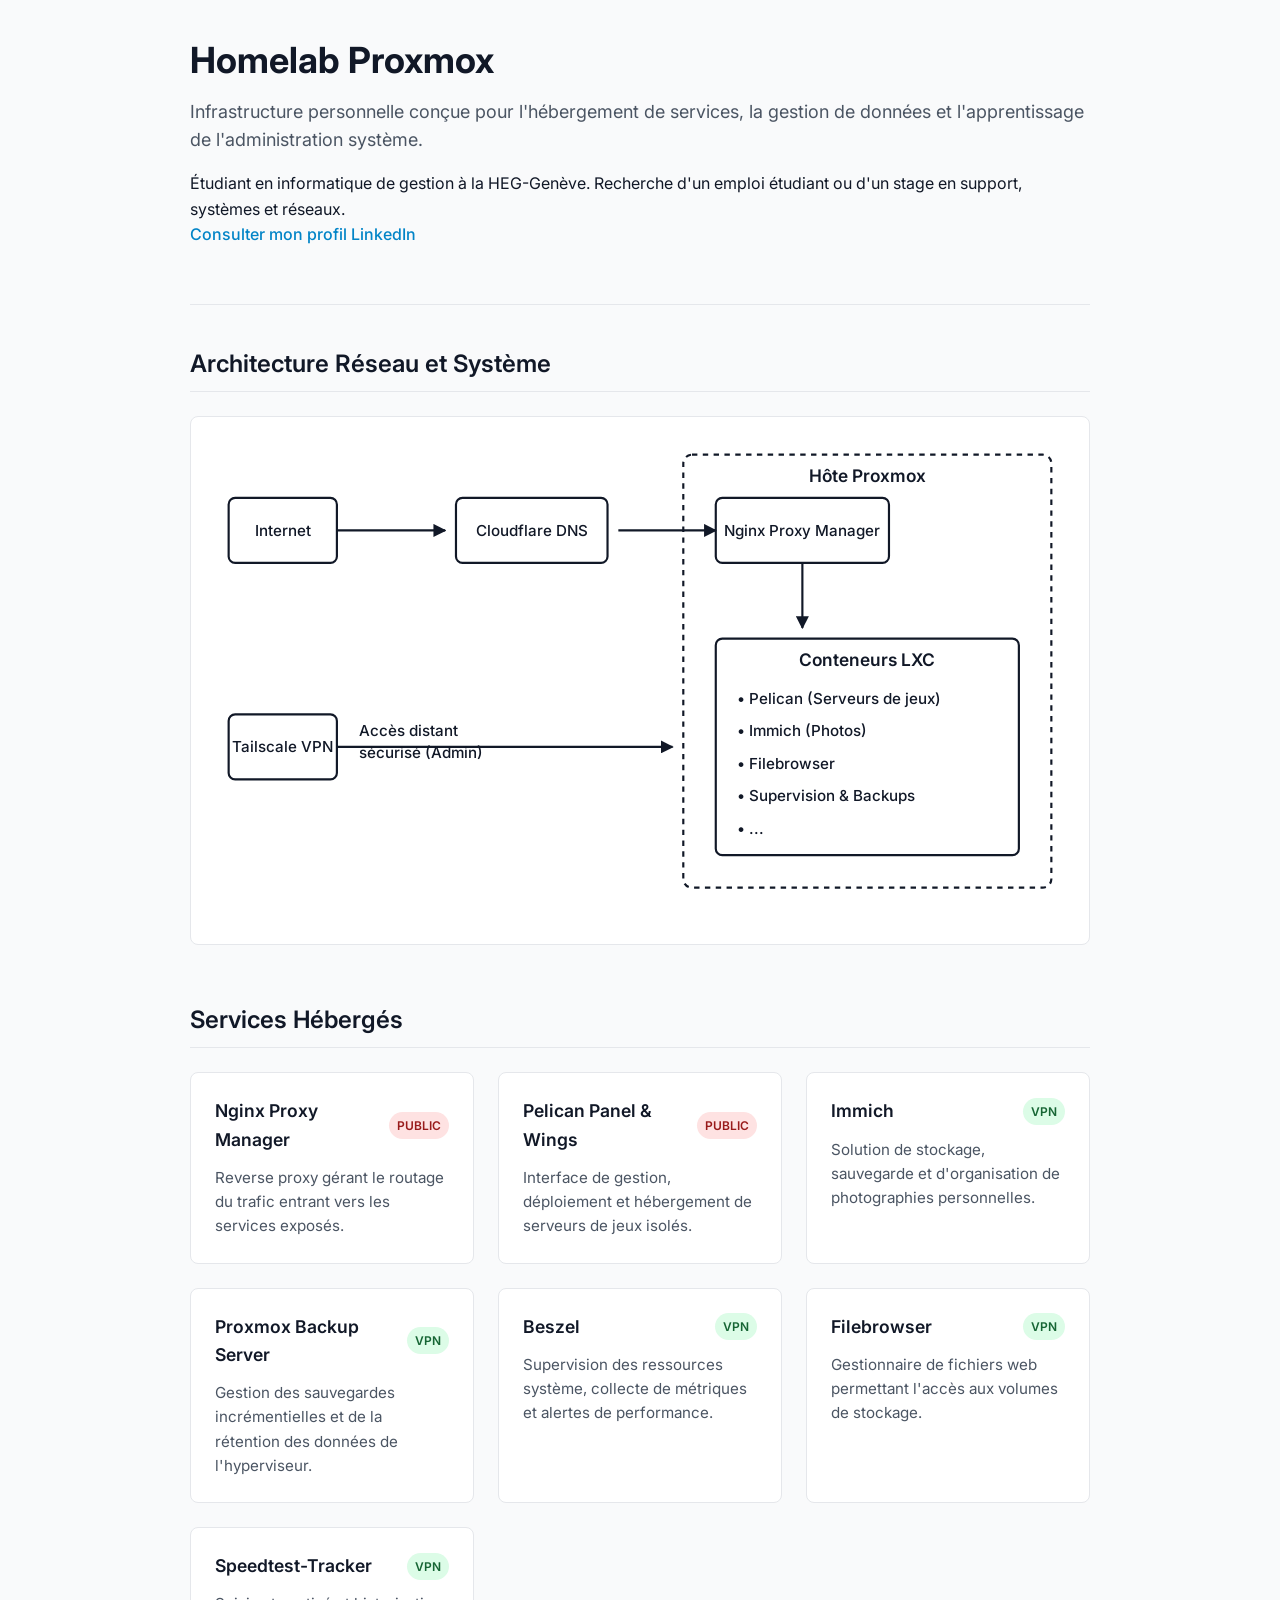
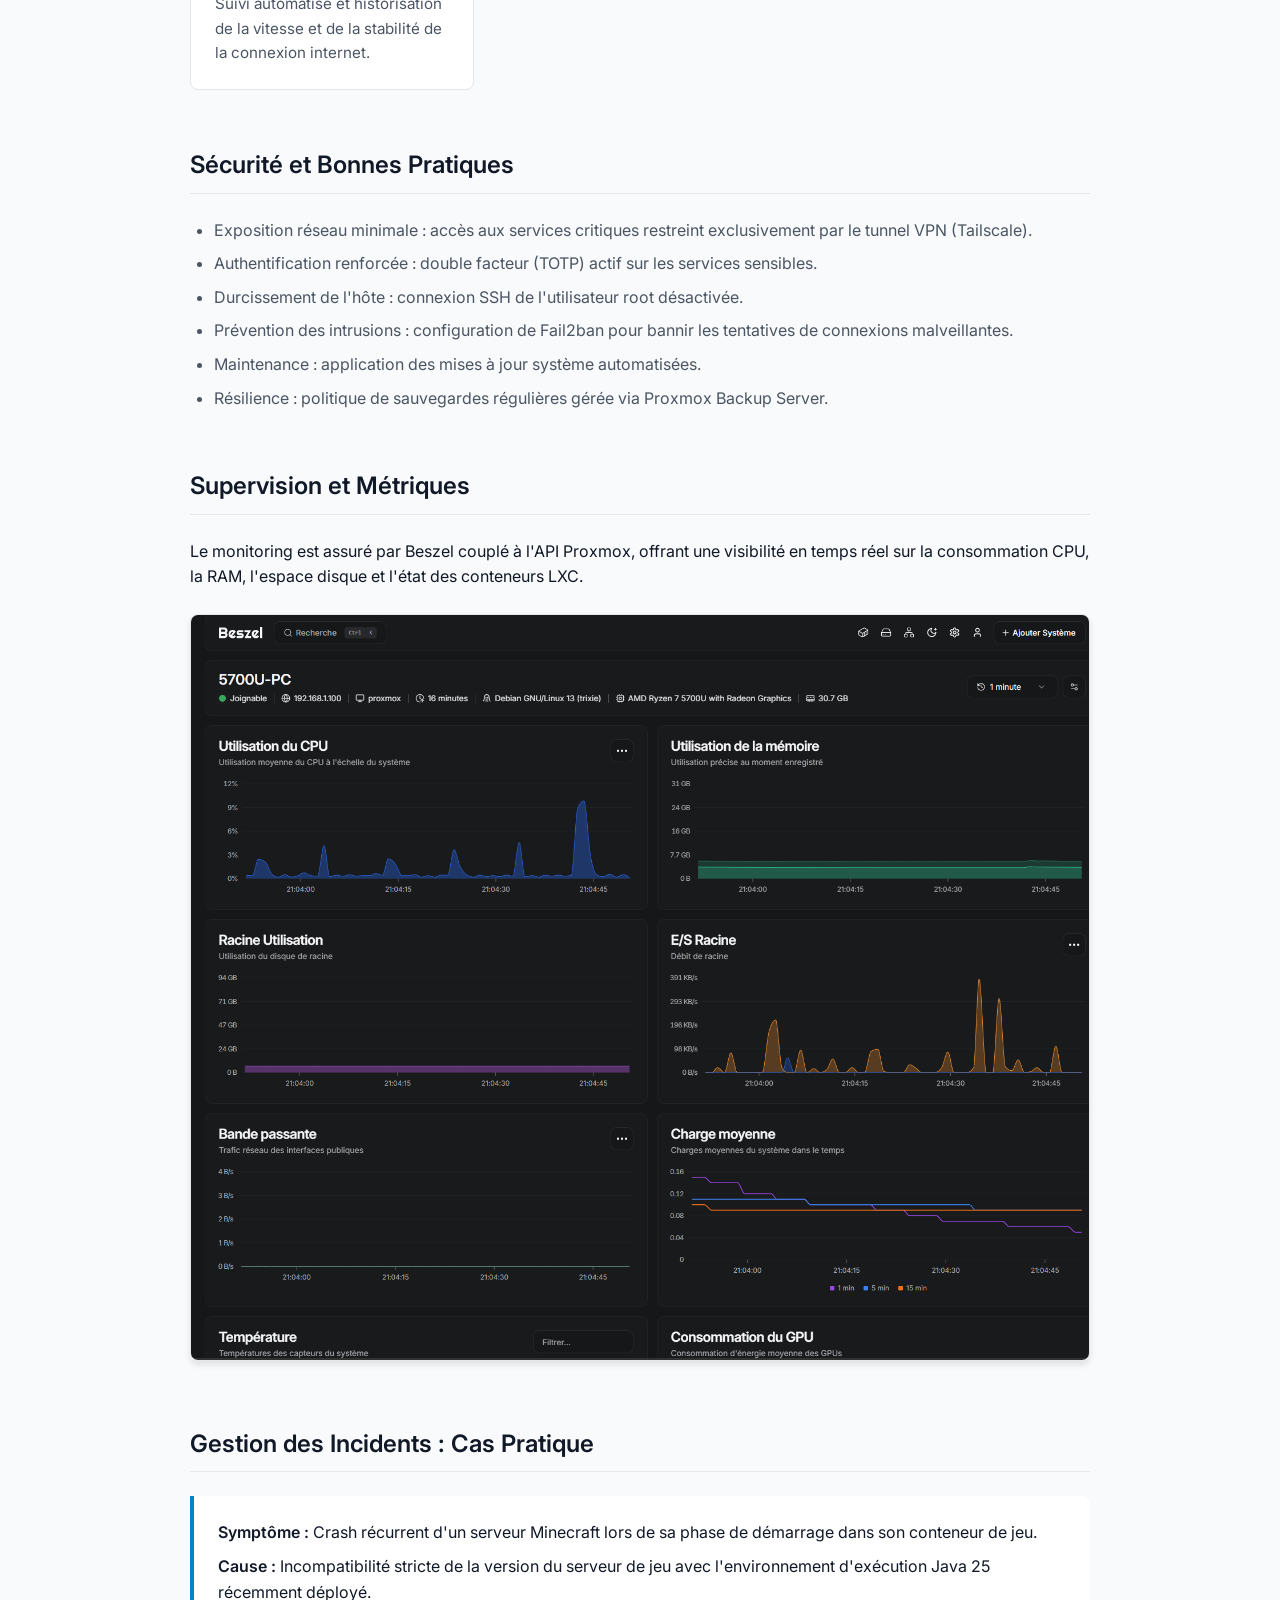
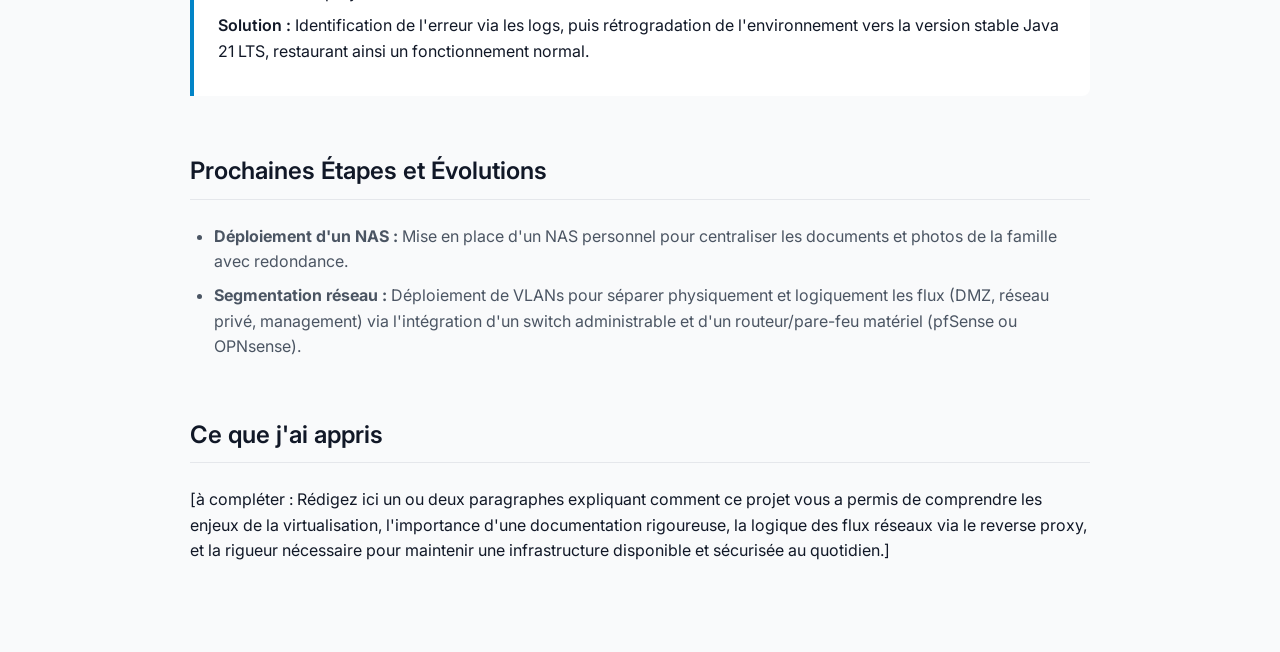
==== main.html @ 6e62f553 "Add files via upload" ====
<!DOCTYPE html>
<html lang="fr">
<head>
    <meta charset="UTF-8">
    <meta name="viewport" content="width=device-width, initial-scale=1.0">
    <title>Homelab Proxmox - Portfolio</title>
    
    <!-- Google Fonts : Inter -->
    <link rel="preconnect" href="https://fonts.googleapis.com">
    <link rel="preconnect" href="https://fonts.gstatic.com" crossorigin>
    <link href="https://fonts.googleapis.com/css2?family=Inter:wght@400;500;600;700&display=swap" rel="stylesheet">

    <style>
        /* Variables par défaut (Thème clair) */
        :root {
            --bg-color: #f9fafb;
            --text-color: #111827;
            --text-muted: #4b5563;
            --card-bg: #ffffff;
            --border-color: #e5e7eb;
            --accent-color: #0284c7;
            --accent-hover: #0369a1;
            --tag-public-bg: #fee2e2;
            --tag-public-text: #991b1b;
            --tag-vpn-bg: #dcfce7;
            --tag-vpn-text: #166534;
        }

        /* Thème sombre automatique */
        @media (prefers-color-scheme: dark) {
            :root {
                --bg-color: #111827;
                --text-color: #f9fafb;
                --text-muted: #9ca3af;
                --card-bg: #1f2937;
                --border-color: #374151;
                --accent-color: #38bdf8;
                --accent-hover: #7dd3fc;
                --tag-public-bg: #7f1d1d;
                --tag-public-text: #fecaca;
                --tag-vpn-bg: #14532d;
                --tag-vpn-text: #bbf7d0;
            }
        }

        * {
            box-sizing: border-box;
            margin: 0;
            padding: 0;
        }

        body {
            font-family: 'Inter', sans-serif;
            background-color: var(--bg-color);
            color: var(--text-color);
            line-height: 1.6;
            padding: 2rem 1rem;
        }

        .container {
            max-width: 900px;
            margin: 0 auto;
        }

        header {
            border-bottom: 1px solid var(--border-color);
            padding-bottom: 2rem;
            margin-bottom: 2.5rem;
        }

        h1 {
            font-size: 2.25rem;
            font-weight: 700;
            margin-bottom: 0.5rem;
        }

        .tagline {
            font-size: 1.125rem;
            color: var(--text-muted);
            margin-bottom: 1rem;
        }

        .context {
            font-size: 1rem;
            margin-bottom: 1.5rem;
        }

        a {
            color: var(--accent-color);
            text-decoration: none;
            font-weight: 500;
        }

        a:hover {
            color: var(--accent-hover);
            text-decoration: underline;
        }

        section {
            margin-bottom: 3.5rem;
        }

        h2 {
            font-size: 1.5rem;
            font-weight: 600;
            margin-bottom: 1.5rem;
            border-bottom: 1px solid var(--border-color);
            padding-bottom: 0.5rem;
        }

        h3 {
            font-size: 1.25rem;
            font-weight: 600;
            margin-bottom: 0.75rem;
        }

        /* Grille des services */
        .grid {
            display: grid;
            grid-template-columns: repeat(auto-fit, minmax(280px, 1fr));
            gap: 1.5rem;
        }

        .card {
            background-color: var(--card-bg);
            border: 1px solid var(--border-color);
            border-radius: 8px;
            padding: 1.5rem;
        }

        .card-header {
            display: flex;
            justify-content: space-between;
            align-items: center;
            margin-bottom: 0.75rem;
        }

        .card-title {
            font-weight: 600;
            font-size: 1.1rem;
        }

        .tag {
            font-size: 0.75rem;
            font-weight: 600;
            padding: 0.25rem 0.5rem;
            border-radius: 9999px;
            text-transform: uppercase;
        }

        .tag-public {
            background-color: var(--tag-public-bg);
            color: var(--tag-public-text);
        }

        .tag-vpn {
            background-color: var(--tag-vpn-bg);
            color: var(--tag-vpn-text);
        }

        .card-desc {
            color: var(--text-muted);
            font-size: 0.95rem;
        }

        /* Listes */
        ul {
            list-style-type: disc;
            padding-left: 1.5rem;
            color: var(--text-muted);
        }

        ul li {
            margin-bottom: 0.5rem;
        }

        /* Conteneur image / placeholder */
        .screenshot-placeholder {
            width: 100%;
            height: 300px;
            background-color: var(--card-bg);
            border: 2px dashed var(--border-color);
            border-radius: 8px;
            display: flex;
            align-items: center;
            justify-content: center;
            color: var(--text-muted);
            margin-top: 1.5rem;
            text-align: center;
        }

        /* SVG Architecture */
        .svg-container {
            width: 100%;
            background-color: var(--card-bg);
            border: 1px solid var(--border-color);
            border-radius: 8px;
            padding: 1rem;
            overflow-x: auto;
        }

        .incident-block {
            background-color: var(--card-bg);
            border-left: 4px solid var(--accent-color);
            padding: 1.5rem;
            border-radius: 0 8px 8px 0;
        }

        .incident-block p {
            margin-bottom: 0.5rem;
        }

        .label {
            font-weight: 600;
            color: var(--text-color);
        }

        @media (max-width: 640px) {
            h1 { font-size: 1.75rem; }
            .grid { grid-template-columns: 1fr; }
        }
    </style>
</head>
<body>

<div class="container">
    <header>
        <h1>Homelab Proxmox</h1>
        <p class="tagline">Infrastructure personnelle conçue pour l'hébergement de services, la gestion de données et l'apprentissage de l'administration système.</p>
        <p class="context">
            Étudiant en informatique de gestion à la HEG-Genève. Recherche d'un emploi étudiant ou d'un stage en support, systèmes et réseaux.<br>
            <a href="[Lien LinkedIn à compléter]" target="_blank" rel="noopener noreferrer">Consulter mon profil LinkedIn</a>
        </p>
    </header>

    <main>
        <section id="architecture">
            <h2>Architecture Réseau et Système</h2>
            <div class="svg-container">
                <svg viewBox="0 0 800 450" width="100%" height="100%" xmlns="http://www.w3.org/2000/svg">
                    <defs>
                        <!-- Flèche pour les connexions -->
                        <marker id="arrow" viewBox="0 0 10 10" refX="9" refY="5" markerWidth="6" markerHeight="6" orient="auto-start-reverse">
                            <path d="M 0 0 L 10 5 L 0 10 z" fill="currentColor" />
                        </marker>
                    </defs>

                    <style>
                        .svg-text { fill: currentColor; font-family: 'Inter', sans-serif; font-size: 14px; font-weight: 500; }
                        .svg-title { fill: currentColor; font-family: 'Inter', sans-serif; font-size: 16px; font-weight: 600; }
                        .svg-box { fill: transparent; stroke: currentColor; stroke-width: 2; rx: 6; }
                        .svg-box-host { fill: transparent; stroke: currentColor; stroke-width: 2; stroke-dasharray: 5,5; rx: 8; }
                        .svg-line { stroke: currentColor; stroke-width: 2; }
                    </style>

                    <!-- Ligne Internet vers Cloudflare -->
                    <line x1="120" y1="90" x2="220" y2="90" class="svg-line" marker-end="url(#arrow)" />
                    <!-- Ligne Cloudflare vers Proxy -->
                    <line x1="380" y1="90" x2="470" y2="90" class="svg-line" marker-end="url(#arrow)" />
                    <!-- Ligne Proxy vers Jeux -->
                    <line x1="550" y1="120" x2="550" y2="180" class="svg-line" marker-end="url(#arrow)" />
                    <!-- Ligne Tailscale vers Host -->
                    <line x1="120" y1="290" x2="430" y2="290" class="svg-line" marker-end="url(#arrow)" />

                    <!-- Internet -->
                    <rect x="20" y="60" width="100" height="60" class="svg-box" />
                    <text x="70" y="95" text-anchor="middle" class="svg-text">Internet</text>

                    <!-- Cloudflare DNS -->
                    <rect x="230" y="60" width="140" height="60" class="svg-box" />
                    <text x="300" y="95" text-anchor="middle" class="svg-text">Cloudflare DNS</text>

                    <!-- Hôte Proxmox -->
                    <rect x="440" y="20" width="340" height="400" class="svg-box-host" />
                    <text x="610" y="45" text-anchor="middle" class="svg-title">Hôte Proxmox</text>

                    <!-- Nginx Proxy Manager -->
                    <rect x="470" y="60" width="160" height="60" class="svg-box" />
                    <text x="550" y="95" text-anchor="middle" class="svg-text">Nginx Proxy Manager</text>

                    <!-- Conteneurs LXC -->
                    <rect x="470" y="190" width="280" height="200" class="svg-box" />
                    <text x="610" y="215" text-anchor="middle" class="svg-title">Conteneurs LXC</text>
                    
                    <text x="490" y="250" class="svg-text">• Pelican (Serveurs de jeux)</text>
                    <text x="490" y="280" class="svg-text">• Immich (Photos)</text>
                    <text x="490" y="310" class="svg-text">• Filebrowser</text>
                    <text x="490" y="340" class="svg-text">• Supervision & Backups</text>
                    <text x="490" y="370" class="svg-text">• ...</text>

                    <!-- Tailscale VPN -->
                    <rect x="20" y="260" width="100" height="60" class="svg-box" />
                    <text x="70" y="295" text-anchor="middle" class="svg-text">Tailscale VPN</text>
                    
                    <text x="140" y="280" class="svg-text">Accès distant</text>
                    <text x="140" y="300" class="svg-text">sécurisé (Admin)</text>
                </svg>
            </div>
        </section>

        <section id="services">
            <h2>Services Hébergés</h2>
            <div class="grid">
                <div class="card">
                    <div class="card-header">
                        <span class="card-title">Nginx Proxy Manager</span>
                        <span class="tag tag-public">Public</span>
                    </div>
                    <div class="card-desc">Reverse proxy gérant le routage du trafic entrant vers les services exposés.</div>
                </div>

                <div class="card">
                    <div class="card-header">
                        <span class="card-title">Pelican Panel & Wings</span>
                        <span class="tag tag-public">Public</span>
                    </div>
                    <div class="card-desc">Interface de gestion, déploiement et hébergement de serveurs de jeux isolés.</div>
                </div>

                <div class="card">
                    <div class="card-header">
                        <span class="card-title">Immich</span>
                        <span class="tag tag-vpn">VPN</span>
                    </div>
                    <div class="card-desc">Solution de stockage, sauvegarde et d'organisation de photographies personnelles.</div>
                </div>

                <div class="card">
                    <div class="card-header">
                        <span class="card-title">Proxmox Backup Server</span>
                        <span class="tag tag-vpn">VPN</span>
                    </div>
                    <div class="card-desc">Gestion des sauvegardes incrémentielles et de la rétention des données de l'hyperviseur.</div>
                </div>

                <div class="card">
                    <div class="card-header">
                        <span class="card-title">Beszel</span>
                        <span class="tag tag-vpn">VPN</span>
                    </div>
                    <div class="card-desc">Supervision des ressources système, collecte de métriques et alertes de performance.</div>
                </div>

                <div class="card">
                    <div class="card-header">
                        <span class="card-title">Filebrowser</span>
                        <span class="tag tag-vpn">VPN</span>
                    </div>
                    <div class="card-desc">Gestionnaire de fichiers web permettant l'accès aux volumes de stockage.</div>
                </div>

                <div class="card">
                    <div class="card-header">
                        <span class="card-title">Speedtest-Tracker</span>
                        <span class="tag tag-vpn">VPN</span>
                    </div>
                    <div class="card-desc">Suivi automatisé et historisation de la vitesse et de la stabilité de la connexion internet.</div>
                </div>
            </div>
        </section>

        <section id="securite">
            <h2>Sécurité et Bonnes Pratiques</h2>
            <ul>
                <li>Exposition réseau minimale : accès aux services critiques restreint exclusivement par le tunnel VPN (Tailscale).</li>
                <li>Authentification renforcée : double facteur (TOTP) actif sur les services sensibles.</li>
                <li>Durcissement de l'hôte : connexion SSH de l'utilisateur root désactivée.</li>
                <li>Prévention des intrusions : configuration de Fail2ban pour bannir les tentatives de connexions malveillantes.</li>
                <li>Maintenance : application des mises à jour système automatisées.</li>
                <li>Résilience : politique de sauvegardes régulières gérée via Proxmox Backup Server.</li>
            </ul>
        </section>

        <section id="supervision">
            <h2>Supervision et Métriques</h2>
            <p class="context">Le monitoring est assuré par Beszel couplé à l'API Proxmox, offrant une visibilité en temps réel sur la consommation CPU, la RAM, l'espace disque et l'état des conteneurs LXC.</p>
            <div style="margin-top: 1.5rem; text-align: center;">
                <img src="dashboard-beszel.png" alt="Capture d'écran du tableau de bord Beszel" style="max-width: 100%; height: auto; border-radius: 8px; border: 1px solid var(--border-color); box-shadow: 0 4px 6px rgba(0,0,0,0.1);">
            </div>
        </section>

        <section id="incident">
            <h2>Gestion des Incidents : Cas Pratique</h2>
            <div class="incident-block">
                <p><span class="label">Symptôme :</span> Crash récurrent d'un serveur Minecraft lors de sa phase de démarrage dans son conteneur de jeu.</p>
                <p><span class="label">Cause :</span> Incompatibilité stricte de la version du serveur de jeu avec l'environnement d'exécution Java 25 récemment déployé.</p>
                <p><span class="label">Solution :</span> Identification de l'erreur via les logs, puis rétrogradation de l'environnement vers la version stable Java 21 LTS, restaurant ainsi un fonctionnement normal.</p>
            </div>
        </section>

        <section id="prochaines-etapes">
            <h2>Prochaines Étapes et Évolutions</h2>
            <ul>
                <li><strong>Déploiement d'un NAS :</strong> Mise en place d'un NAS personnel pour centraliser les documents et photos de la famille avec redondance.</li>
                <li><strong>Segmentation réseau :</strong> Déploiement de VLANs pour séparer physiquement et logiquement les flux (DMZ, réseau privé, management) via l'intégration d'un switch administrable et d'un routeur/pare-feu matériel (pfSense ou OPNsense).</li>
            </ul>
        </section>

        <section id="apprentissage">
            <h2>Ce que j'ai appris</h2>
            <p class="context">
                [à compléter : Rédigez ici un ou deux paragraphes expliquant comment ce projet vous a permis de comprendre les enjeux de la virtualisation, l'importance d'une documentation rigoureuse, la logique des flux réseaux via le reverse proxy, et la rigueur nécessaire pour maintenir une infrastructure disponible et sécurisée au quotidien.]
            </p>
        </section>
    </main>
</div>

</body>
</html>
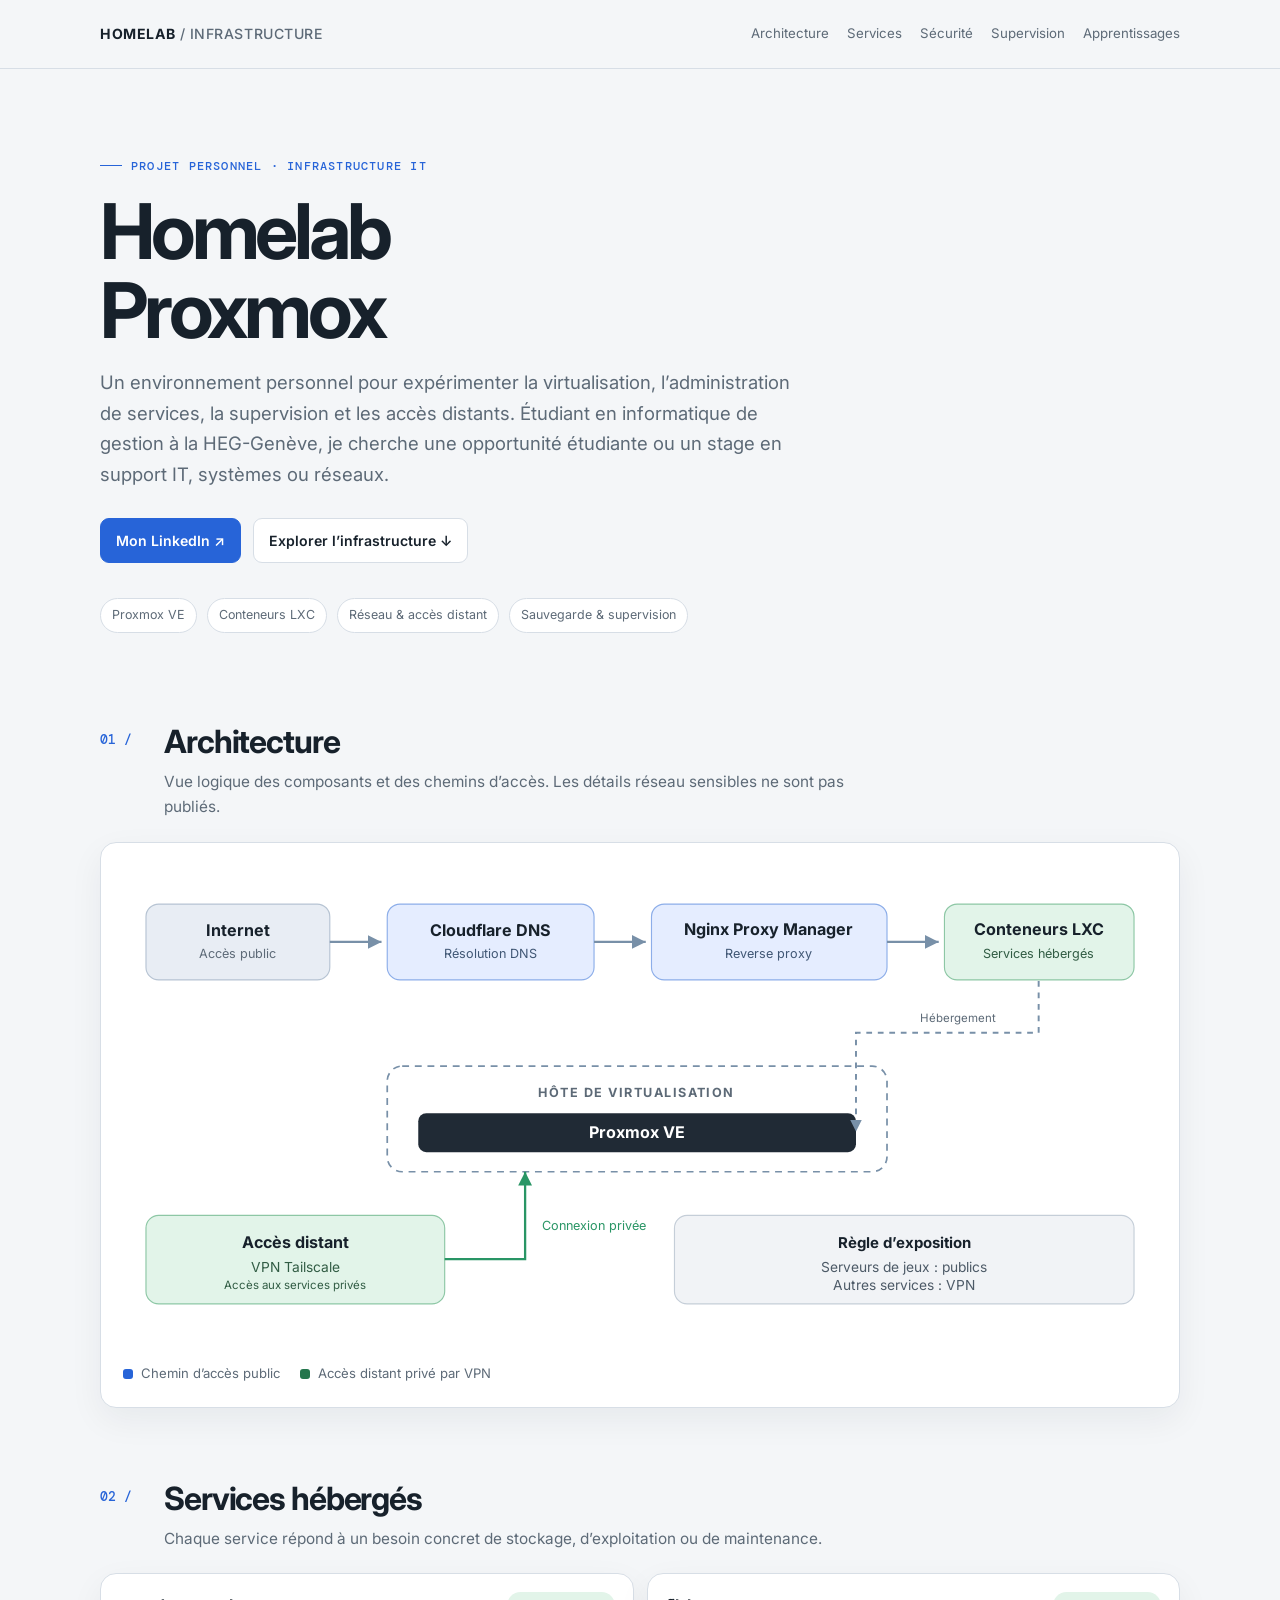
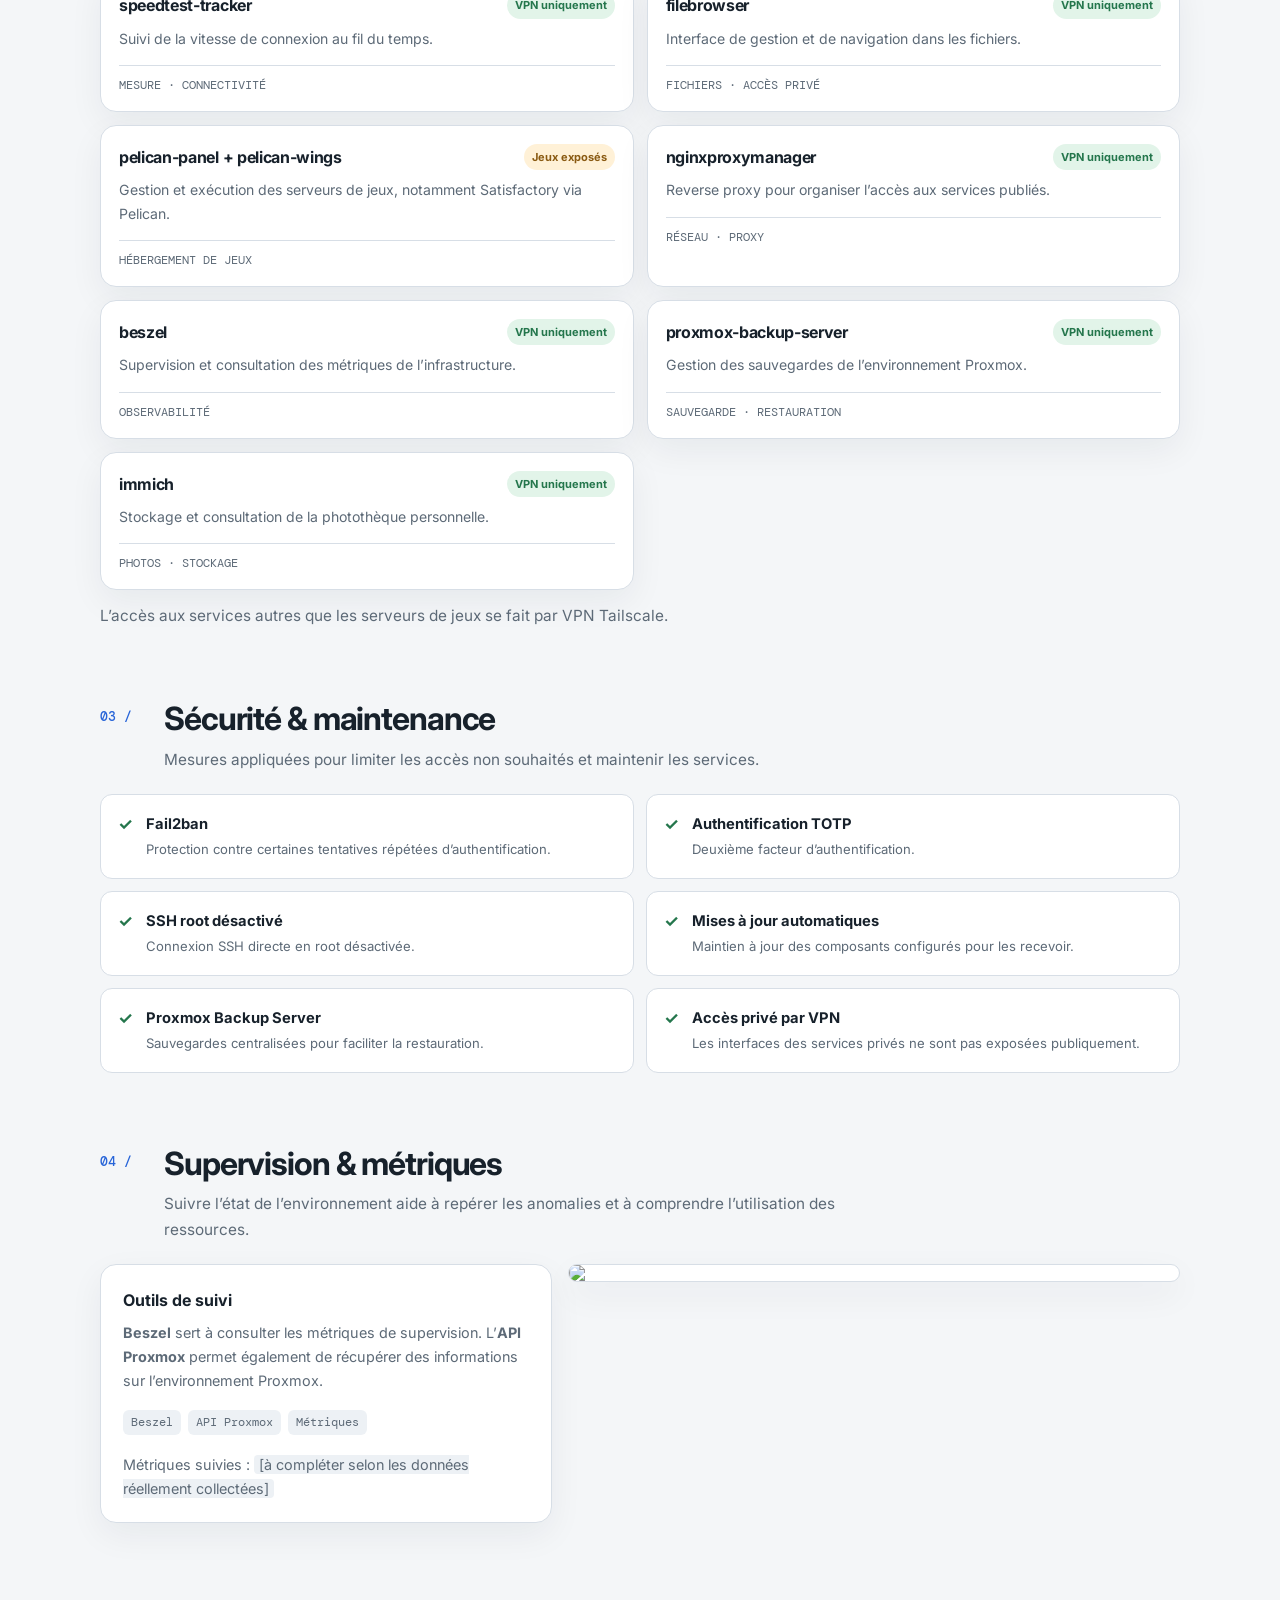
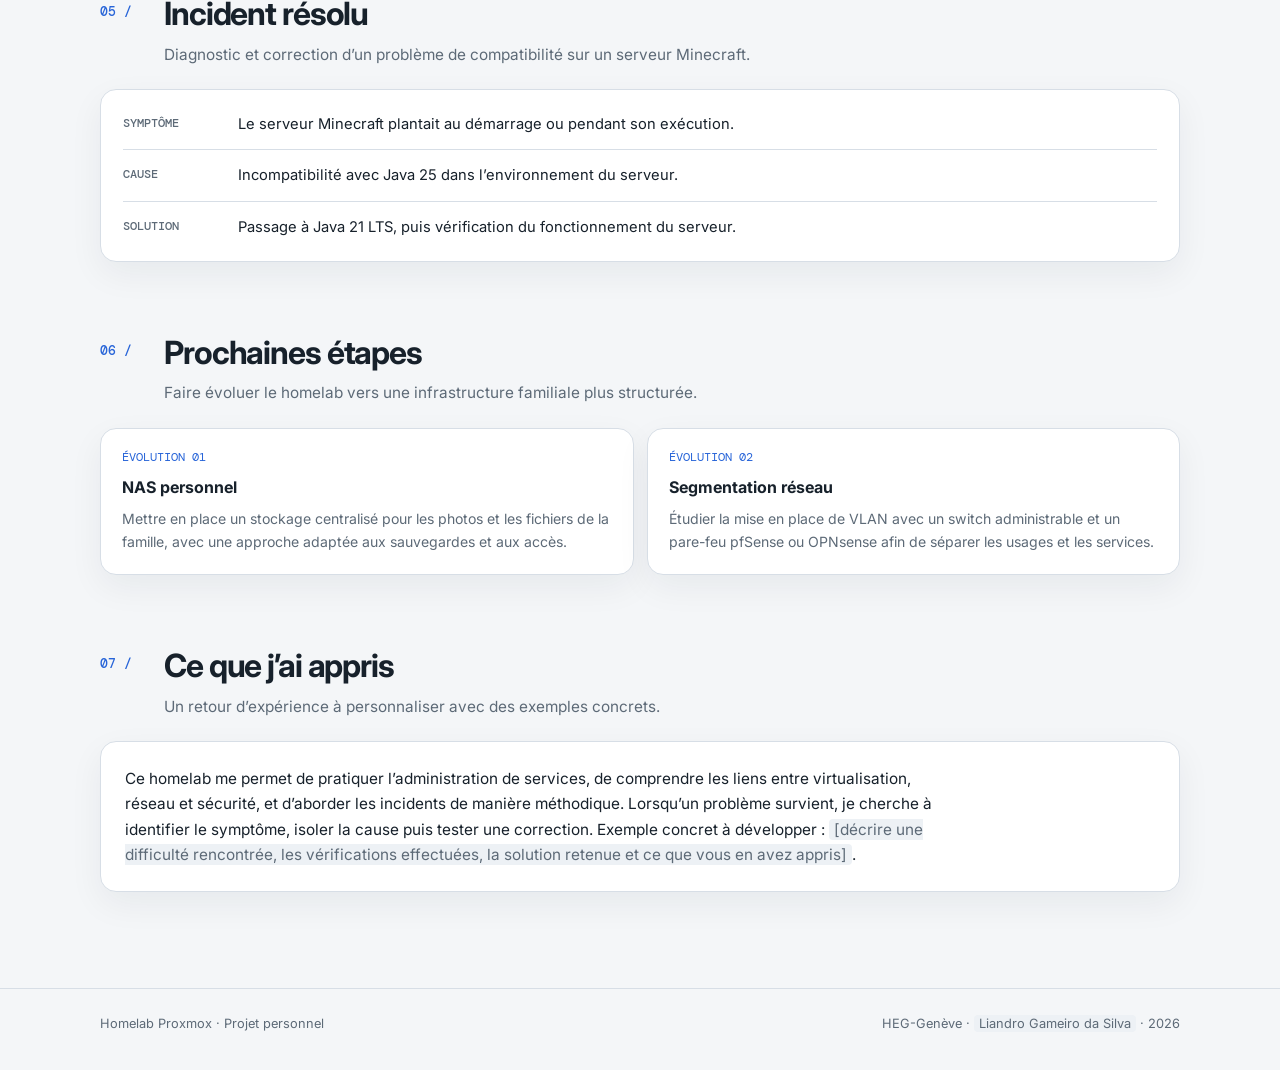
==== commit 3cf0684d: "Update main.html" ====
--- a/main.html
+++ b/main.html
@@ -1,409 +1,385 @@
-<!DOCTYPE html>
+<!doctype html>
 <html lang="fr">
 <head>
-    <meta charset="UTF-8">
-    <meta name="viewport" content="width=device-width, initial-scale=1.0">
-    <title>Homelab Proxmox - Portfolio</title>
-    
-    <!-- Google Fonts : Inter -->
-    <link rel="preconnect" href="https://fonts.googleapis.com">
-    <link rel="preconnect" href="https://fonts.gstatic.com" crossorigin>
-    <link href="https://fonts.googleapis.com/css2?family=Inter:wght@400;500;600;700&display=swap" rel="stylesheet">
-
-    <style>
-        /* Variables par défaut (Thème clair) */
-        :root {
-            --bg-color: #f9fafb;
-            --text-color: #111827;
-            --text-muted: #4b5563;
-            --card-bg: #ffffff;
-            --border-color: #e5e7eb;
-            --accent-color: #0284c7;
-            --accent-hover: #0369a1;
-            --tag-public-bg: #fee2e2;
-            --tag-public-text: #991b1b;
-            --tag-vpn-bg: #dcfce7;
-            --tag-vpn-text: #166534;
-        }
-
-        /* Thème sombre automatique */
-        @media (prefers-color-scheme: dark) {
-            :root {
-                --bg-color: #111827;
-                --text-color: #f9fafb;
-                --text-muted: #9ca3af;
-                --card-bg: #1f2937;
-                --border-color: #374151;
-                --accent-color: #38bdf8;
-                --accent-hover: #7dd3fc;
-                --tag-public-bg: #7f1d1d;
-                --tag-public-text: #fecaca;
-                --tag-vpn-bg: #14532d;
-                --tag-vpn-text: #bbf7d0;
-            }
-        }
-
-        * {
-            box-sizing: border-box;
-            margin: 0;
-            padding: 0;
-        }
-
-        body {
-            font-family: 'Inter', sans-serif;
-            background-color: var(--bg-color);
-            color: var(--text-color);
-            line-height: 1.6;
-            padding: 2rem 1rem;
-        }
-
-        .container {
-            max-width: 900px;
-            margin: 0 auto;
-        }
-
-        header {
-            border-bottom: 1px solid var(--border-color);
-            padding-bottom: 2rem;
-            margin-bottom: 2.5rem;
-        }
-
-        h1 {
-            font-size: 2.25rem;
-            font-weight: 700;
-            margin-bottom: 0.5rem;
-        }
-
-        .tagline {
-            font-size: 1.125rem;
-            color: var(--text-muted);
-            margin-bottom: 1rem;
-        }
-
-        .context {
-            font-size: 1rem;
-            margin-bottom: 1.5rem;
-        }
-
-        a {
-            color: var(--accent-color);
-            text-decoration: none;
-            font-weight: 500;
-        }
-
-        a:hover {
-            color: var(--accent-hover);
-            text-decoration: underline;
-        }
-
-        section {
-            margin-bottom: 3.5rem;
-        }
-
-        h2 {
-            font-size: 1.5rem;
-            font-weight: 600;
-            margin-bottom: 1.5rem;
-            border-bottom: 1px solid var(--border-color);
-            padding-bottom: 0.5rem;
-        }
-
-        h3 {
-            font-size: 1.25rem;
-            font-weight: 600;
-            margin-bottom: 0.75rem;
-        }
-
-        /* Grille des services */
-        .grid {
-            display: grid;
-            grid-template-columns: repeat(auto-fit, minmax(280px, 1fr));
-            gap: 1.5rem;
-        }
-
-        .card {
-            background-color: var(--card-bg);
-            border: 1px solid var(--border-color);
-            border-radius: 8px;
-            padding: 1.5rem;
-        }
-
-        .card-header {
-            display: flex;
-            justify-content: space-between;
-            align-items: center;
-            margin-bottom: 0.75rem;
-        }
-
-        .card-title {
-            font-weight: 600;
-            font-size: 1.1rem;
-        }
-
-        .tag {
-            font-size: 0.75rem;
-            font-weight: 600;
-            padding: 0.25rem 0.5rem;
-            border-radius: 9999px;
-            text-transform: uppercase;
-        }
-
-        .tag-public {
-            background-color: var(--tag-public-bg);
-            color: var(--tag-public-text);
-        }
-
-        .tag-vpn {
-            background-color: var(--tag-vpn-bg);
-            color: var(--tag-vpn-text);
-        }
-
-        .card-desc {
-            color: var(--text-muted);
-            font-size: 0.95rem;
-        }
-
-        /* Listes */
-        ul {
-            list-style-type: disc;
-            padding-left: 1.5rem;
-            color: var(--text-muted);
-        }
-
-        ul li {
-            margin-bottom: 0.5rem;
-        }
-
-        /* Conteneur image / placeholder */
-        .screenshot-placeholder {
-            width: 100%;
-            height: 300px;
-            background-color: var(--card-bg);
-            border: 2px dashed var(--border-color);
-            border-radius: 8px;
-            display: flex;
-            align-items: center;
-            justify-content: center;
-            color: var(--text-muted);
-            margin-top: 1.5rem;
-            text-align: center;
-        }
-
-        /* SVG Architecture */
-        .svg-container {
-            width: 100%;
-            background-color: var(--card-bg);
-            border: 1px solid var(--border-color);
-            border-radius: 8px;
-            padding: 1rem;
-            overflow-x: auto;
-        }
-
-        .incident-block {
-            background-color: var(--card-bg);
-            border-left: 4px solid var(--accent-color);
-            padding: 1.5rem;
-            border-radius: 0 8px 8px 0;
-        }
-
-        .incident-block p {
-            margin-bottom: 0.5rem;
-        }
-
-        .label {
-            font-weight: 600;
-            color: var(--text-color);
-        }
-
-        @media (max-width: 640px) {
-            h1 { font-size: 1.75rem; }
-            .grid { grid-template-columns: 1fr; }
-        }
-    </style>
+  <meta charset="utf-8">
+  <meta name="viewport" content="width=device-width, initial-scale=1">
+  <meta name="description" content="Présentation du homelab personnel Proxmox : services, architecture, sécurité, supervision et apprentissages.">
+  <title>Homelab Proxmox — [Votre nom]</title>
+  <link rel="preconnect" href="https://fonts.googleapis.com">
+  <link rel="preconnect" href="https://fonts.gstatic.com" crossorigin>
+  <link href="https://fonts.googleapis.com/css2?family=DM+Mono:wght@400;500&family=Inter:wght@400;500;600;700&display=swap" rel="stylesheet">
+  <style>
+    :root {
+      color-scheme: light dark;
+      --bg: #f4f6f8;
+      --surface: #ffffff;
+      --surface-alt: #edf1f5;
+      --text: #17212b;
+      --muted: #5d6a77;
+      --line: #d7dee6;
+      --accent: #2764d8;
+      --accent-soft: #e5edff;
+      --good: #24764c;
+      --good-soft: #e2f4e9;
+      --warn: #8a5a12;
+      --warn-soft: #fff1d7;
+      --shadow: 0 12px 34px rgba(22, 35, 50, .06);
+      --radius: 16px;
+    }
+    @media (prefers-color-scheme: dark) {
+      :root {
+        --bg: #10151b;
+        --surface: #171e26;
+        --surface-alt: #202a35;
+        --text: #edf2f7;
+        --muted: #a3b0be;
+        --line: #303c49;
+        --accent: #8bb3ff;
+        --accent-soft: #202f4a;
+        --good: #8dd6a9;
+        --good-soft: #1b3528;
+        --warn: #f1c477;
+        --warn-soft: #3b2d19;
+        --shadow: 0 12px 34px rgba(0, 0, 0, .16);
+      }
+    }
+    * { box-sizing: border-box; }
+    html { scroll-behavior: smooth; }
+    body {
+      margin: 0;
+      background: var(--bg);
+      color: var(--text);
+      font-family: Inter, system-ui, sans-serif;
+      line-height: 1.65;
+      -webkit-font-smoothing: antialiased;
+    }
+    a { color: var(--accent); text-underline-offset: 3px; }
+    a:focus-visible, button:focus-visible { outline: 3px solid var(--accent); outline-offset: 3px; }
+    .wrap { width: min(1080px, calc(100% - 40px)); margin: 0 auto; }
+    .topbar { border-bottom: 1px solid var(--line); }
+    .topbar-inner {
+      min-height: 68px; display: flex; align-items: center; justify-content: space-between;
+      gap: 18px;
+    }
+    .brand { font-size: .88rem; font-weight: 700; letter-spacing: .04em; }
+    .brand span { color: var(--muted); font-weight: 500; }
+    nav { display: flex; flex-wrap: wrap; gap: 18px; font-size: .83rem; }
+    nav a { color: var(--muted); text-decoration: none; }
+    nav a:hover { color: var(--text); }
+    .hero { padding: 78px 0 54px; }
+    .eyebrow {
+      display: inline-flex; align-items: center; gap: 9px; color: var(--accent);
+      font: 500 .76rem "DM Mono", monospace; text-transform: uppercase; letter-spacing: .1em;
+    }
+    .eyebrow::before { content: ""; width: 22px; height: 1px; background: currentColor; }
+    h1 { margin: 18px 0 16px; font-size: clamp(2.5rem, 6vw, 4.8rem); line-height: 1.04; letter-spacing: -.055em; }
+    .hero p { max-width: 690px; margin: 0; color: var(--muted); font-size: clamp(1rem, 2vw, 1.16rem); }
+    .hero-actions { display: flex; flex-wrap: wrap; gap: 12px; margin-top: 28px; }
+    .button {
+      display: inline-flex; align-items: center; justify-content: center; gap: 9px;
+      min-height: 43px; padding: 10px 15px; border: 1px solid var(--line); border-radius: 9px;
+      background: var(--surface); color: var(--text); font-size: .88rem; font-weight: 600; text-decoration: none;
+    }
+    .button.primary { background: var(--accent); color: #fff; border-color: var(--accent); }
+    @media (prefers-color-scheme: dark) { .button.primary { color: #10151b; } }
+    .meta-strip { display: flex; flex-wrap: wrap; gap: 10px; margin-top: 35px; }
+    .meta-chip { border: 1px solid var(--line); border-radius: 999px; padding: 6px 11px; color: var(--muted); font-size: .78rem; background: var(--surface); }
+    main { padding-bottom: 60px; }
+    section { padding: 36px 0; scroll-margin-top: 24px; }
+    .section-head { display: grid; grid-template-columns: 48px 1fr; gap: 16px; margin-bottom: 22px; align-items: start; }
+    .section-no { color: var(--accent); font: 500 .8rem "DM Mono", monospace; padding-top: 8px; }
+    h2 { margin: 0; font-size: clamp(1.45rem, 3vw, 2rem); letter-spacing: -.035em; line-height: 1.2; }
+    .section-intro { margin: 8px 0 0; color: var(--muted); max-width: 700px; font-size: .96rem; }
+    .panel { background: var(--surface); border: 1px solid var(--line); border-radius: var(--radius); box-shadow: var(--shadow); }
+    .architecture { padding: 22px; overflow: hidden; }
+    .architecture svg { display: block; width: 100%; height: auto; }
+    .diagram-note { display: flex; flex-wrap: wrap; gap: 10px 20px; margin-top: 16px; color: var(--muted); font-size: .82rem; }
+    .legend { display: inline-flex; align-items: center; gap: 8px; }
+    .legend i { width: 10px; height: 10px; border-radius: 3px; background: var(--accent); display: inline-block; }
+    .legend.vpn i { background: var(--good); }
+    .services-grid { display: grid; grid-template-columns: repeat(2, minmax(0, 1fr)); gap: 13px; }
+    .service { padding: 18px; min-width: 0; }
+    .service-top { display: flex; align-items: flex-start; justify-content: space-between; gap: 12px; }
+    .service h3 { margin: 0; font-size: 1rem; letter-spacing: -.02em; overflow-wrap: anywhere; }
+    .service p { color: var(--muted); font-size: .88rem; margin: 8px 0 15px; }
+    .status { display: inline-block; flex-shrink: 0; padding: 4px 8px; border-radius: 999px; font-size: .69rem; font-weight: 700; }
+    .status.private { color: var(--good); background: var(--good-soft); }
+    .status.public { color: var(--warn); background: var(--warn-soft); }
+    .service-foot { padding-top: 12px; border-top: 1px solid var(--line); color: var(--muted); font: .72rem "DM Mono", monospace; }
+    .security-grid { display: grid; grid-template-columns: repeat(2, minmax(0, 1fr)); gap: 12px; }
+    .security-item { display: flex; gap: 13px; align-items: flex-start; padding: 17px; background: var(--surface); border: 1px solid var(--line); border-radius: 12px; }
+    .check { color: var(--good); font-weight: 700; font-size: 1.05rem; line-height: 1.5; }
+    .security-item strong { display: block; font-size: .92rem; }
+    .security-item span:last-child { display: block; color: var(--muted); font-size: .82rem; margin-top: 3px; }
+    .monitor-layout { display: grid; grid-template-columns: .85fr 1.15fr; gap: 16px; }
+    .monitor-copy { padding: 22px; }
+    .monitor-copy h3 { margin: 0 0 8px; font-size: 1rem; }
+    .monitor-copy p { margin: 0; color: var(--muted); font-size: .9rem; }
+    .tag-row { display: flex; flex-wrap: wrap; gap: 7px; margin-top: 17px; }
+    .tag { background: var(--surface-alt); color: var(--muted); padding: 5px 8px; border-radius: 6px; font: .72rem "DM Mono", monospace; }
+    .dashboard-shot { margin: 0; min-width: 0; overflow: hidden; align-self: start; background: var(--surface); border: 1px solid var(--line); border-radius: var(--radius); box-shadow: var(--shadow); }
+    .dashboard-shot img { display: block; width: 100%; height: auto; }
+    .dashboard-shot figcaption { padding: 11px 14px; color: var(--muted); font-size: .78rem; border-top: 1px solid var(--line); }
+    .incident { padding: 22px; }
+    .incident-row { display: grid; grid-template-columns: 100px 1fr; gap: 15px; padding: 13px 0; border-bottom: 1px solid var(--line); }
+    .incident-row:last-child { border-bottom: 0; padding-bottom: 0; }
+    .incident-row:first-child { padding-top: 0; }
+    .incident-label { font: 500 .74rem "DM Mono", monospace; text-transform: uppercase; color: var(--muted); padding-top: 3px; }
+    .incident-row p { margin: 0; font-size: .92rem; }
+    code { font-family: "DM Mono", monospace; font-size: .9em; background: var(--surface-alt); border-radius: 4px; padding: 2px 5px; }
+    .next-grid { display: grid; grid-template-columns: repeat(2, minmax(0, 1fr)); gap: 13px; }
+    .next-card { padding: 21px; }
+    .next-card .step { font: .72rem "DM Mono", monospace; color: var(--accent); }
+    .next-card h3 { margin: 9px 0 7px; font-size: 1rem; }
+    .next-card p { margin: 0; color: var(--muted); font-size: .88rem; }
+    .learning { padding: 24px; }
+    .learning p { margin: 0; max-width: 820px; font-size: .96rem; }
+    .placeholder { color: var(--muted); background: var(--surface-alt); padding: 1px 5px; border-radius: 4px; }
+    footer { border-top: 1px solid var(--line); padding: 24px 0 35px; color: var(--muted); font-size: .8rem; }
+    .footer-inner { display: flex; justify-content: space-between; flex-wrap: wrap; gap: 10px; }
+    @media (max-width: 680px) {
+      .wrap { width: min(100% - 28px, 1080px); }
+      .topbar-inner { align-items: flex-start; flex-direction: column; padding: 15px 0; gap: 9px; }
+      nav { gap: 12px; }
+      .hero { padding: 53px 0 35px; }
+      section { padding: 27px 0; }
+      .section-head { grid-template-columns: 32px 1fr; gap: 10px; }
+      .services-grid, .security-grid, .monitor-layout, .next-grid { grid-template-columns: 1fr; }
+      .architecture { padding: 12px; }
+      .incident { padding: 17px; }
+      .incident-row { grid-template-columns: 1fr; gap: 4px; }
+      .dashboard-shot { width: 100%; }
+    }
+    @media (prefers-reduced-motion: reduce) { html { scroll-behavior: auto; } }
+  </style>
 </head>
 <body>
-
-<div class="container">
-    <header>
-        <h1>Homelab Proxmox</h1>
-        <p class="tagline">Infrastructure personnelle conçue pour l'hébergement de services, la gestion de données et l'apprentissage de l'administration système.</p>
-        <p class="context">
-            Étudiant en informatique de gestion à la HEG-Genève. Recherche d'un emploi étudiant ou d'un stage en support, systèmes et réseaux.<br>
-            <a href="[Lien LinkedIn à compléter]" target="_blank" rel="noopener noreferrer">Consulter mon profil LinkedIn</a>
-        </p>
-    </header>
+  <header class="topbar">
+    <div class="wrap topbar-inner">
+      <div class="brand">HOMELAB <span>/ INFRASTRUCTURE</span></div>
+      <nav aria-label="Navigation principale">
+        <a href="#architecture">Architecture</a>
+        <a href="#services">Services</a>
+        <a href="#securite">Sécurité</a>
+        <a href="#supervision">Supervision</a>
+        <a href="#apprentissages">Apprentissages</a>
+      </nav>
+    </div>
+  </header>
+
+  <div class="wrap">
+    <div class="hero">
+      <div class="eyebrow">Projet personnel · Infrastructure IT</div>
+      <h1>Homelab<br>Proxmox</h1>
+      <p>
+        Un environnement personnel pour expérimenter la virtualisation, l’administration de services,
+        la supervision et les accès distants. Étudiant en informatique de gestion à la HEG-Genève,
+        je cherche une opportunité étudiante ou un stage en support IT, systèmes ou réseaux.
+      </p>
+      <div class="hero-actions">
+        <a class="button primary" href="https://www.linkedin.com/in/lndr/" target="_blank" rel="noopener noreferrer">Mon LinkedIn ↗</a>
+        <a class="button" href="#architecture">Explorer l’infrastructure ↓</a>
+      </div>
+      <div class="meta-strip" aria-label="Domaines abordés">
+        <span class="meta-chip">Proxmox VE</span>
+        <span class="meta-chip">Conteneurs LXC</span>
+        <span class="meta-chip">Réseau & accès distant</span>
+        <span class="meta-chip">Sauvegarde & supervision</span>
+      </div>
+    </div>
 
     <main>
-        <section id="architecture">
-            <h2>Architecture Réseau et Système</h2>
-            <div class="svg-container">
-                <svg viewBox="0 0 800 450" width="100%" height="100%" xmlns="http://www.w3.org/2000/svg">
-                    <defs>
-                        <!-- Flèche pour les connexions -->
-                        <marker id="arrow" viewBox="0 0 10 10" refX="9" refY="5" markerWidth="6" markerHeight="6" orient="auto-start-reverse">
-                            <path d="M 0 0 L 10 5 L 0 10 z" fill="currentColor" />
-                        </marker>
-                    </defs>
-
-                    <style>
-                        .svg-text { fill: currentColor; font-family: 'Inter', sans-serif; font-size: 14px; font-weight: 500; }
-                        .svg-title { fill: currentColor; font-family: 'Inter', sans-serif; font-size: 16px; font-weight: 600; }
-                        .svg-box { fill: transparent; stroke: currentColor; stroke-width: 2; rx: 6; }
-                        .svg-box-host { fill: transparent; stroke: currentColor; stroke-width: 2; stroke-dasharray: 5,5; rx: 8; }
-                        .svg-line { stroke: currentColor; stroke-width: 2; }
-                    </style>
-
-                    <!-- Ligne Internet vers Cloudflare -->
-                    <line x1="120" y1="90" x2="220" y2="90" class="svg-line" marker-end="url(#arrow)" />
-                    <!-- Ligne Cloudflare vers Proxy -->
-                    <line x1="380" y1="90" x2="470" y2="90" class="svg-line" marker-end="url(#arrow)" />
-                    <!-- Ligne Proxy vers Jeux -->
-                    <line x1="550" y1="120" x2="550" y2="180" class="svg-line" marker-end="url(#arrow)" />
-                    <!-- Ligne Tailscale vers Host -->
-                    <line x1="120" y1="290" x2="430" y2="290" class="svg-line" marker-end="url(#arrow)" />
-
-                    <!-- Internet -->
-                    <rect x="20" y="60" width="100" height="60" class="svg-box" />
-                    <text x="70" y="95" text-anchor="middle" class="svg-text">Internet</text>
-
-                    <!-- Cloudflare DNS -->
-                    <rect x="230" y="60" width="140" height="60" class="svg-box" />
-                    <text x="300" y="95" text-anchor="middle" class="svg-text">Cloudflare DNS</text>
-
-                    <!-- Hôte Proxmox -->
-                    <rect x="440" y="20" width="340" height="400" class="svg-box-host" />
-                    <text x="610" y="45" text-anchor="middle" class="svg-title">Hôte Proxmox</text>
-
-                    <!-- Nginx Proxy Manager -->
-                    <rect x="470" y="60" width="160" height="60" class="svg-box" />
-                    <text x="550" y="95" text-anchor="middle" class="svg-text">Nginx Proxy Manager</text>
-
-                    <!-- Conteneurs LXC -->
-                    <rect x="470" y="190" width="280" height="200" class="svg-box" />
-                    <text x="610" y="215" text-anchor="middle" class="svg-title">Conteneurs LXC</text>
-                    
-                    <text x="490" y="250" class="svg-text">• Pelican (Serveurs de jeux)</text>
-                    <text x="490" y="280" class="svg-text">• Immich (Photos)</text>
-                    <text x="490" y="310" class="svg-text">• Filebrowser</text>
-                    <text x="490" y="340" class="svg-text">• Supervision & Backups</text>
-                    <text x="490" y="370" class="svg-text">• ...</text>
-
-                    <!-- Tailscale VPN -->
-                    <rect x="20" y="260" width="100" height="60" class="svg-box" />
-                    <text x="70" y="295" text-anchor="middle" class="svg-text">Tailscale VPN</text>
-                    
-                    <text x="140" y="280" class="svg-text">Accès distant</text>
-                    <text x="140" y="300" class="svg-text">sécurisé (Admin)</text>
-                </svg>
-            </div>
-        </section>
-
-        <section id="services">
-            <h2>Services Hébergés</h2>
-            <div class="grid">
-                <div class="card">
-                    <div class="card-header">
-                        <span class="card-title">Nginx Proxy Manager</span>
-                        <span class="tag tag-public">Public</span>
-                    </div>
-                    <div class="card-desc">Reverse proxy gérant le routage du trafic entrant vers les services exposés.</div>
-                </div>
-
-                <div class="card">
-                    <div class="card-header">
-                        <span class="card-title">Pelican Panel & Wings</span>
-                        <span class="tag tag-public">Public</span>
-                    </div>
-                    <div class="card-desc">Interface de gestion, déploiement et hébergement de serveurs de jeux isolés.</div>
-                </div>
-
-                <div class="card">
-                    <div class="card-header">
-                        <span class="card-title">Immich</span>
-                        <span class="tag tag-vpn">VPN</span>
-                    </div>
-                    <div class="card-desc">Solution de stockage, sauvegarde et d'organisation de photographies personnelles.</div>
-                </div>
-
-                <div class="card">
-                    <div class="card-header">
-                        <span class="card-title">Proxmox Backup Server</span>
-                        <span class="tag tag-vpn">VPN</span>
-                    </div>
-                    <div class="card-desc">Gestion des sauvegardes incrémentielles et de la rétention des données de l'hyperviseur.</div>
-                </div>
-
-                <div class="card">
-                    <div class="card-header">
-                        <span class="card-title">Beszel</span>
-                        <span class="tag tag-vpn">VPN</span>
-                    </div>
-                    <div class="card-desc">Supervision des ressources système, collecte de métriques et alertes de performance.</div>
-                </div>
-
-                <div class="card">
-                    <div class="card-header">
-                        <span class="card-title">Filebrowser</span>
-                        <span class="tag tag-vpn">VPN</span>
-                    </div>
-                    <div class="card-desc">Gestionnaire de fichiers web permettant l'accès aux volumes de stockage.</div>
-                </div>
-
-                <div class="card">
-                    <div class="card-header">
-                        <span class="card-title">Speedtest-Tracker</span>
-                        <span class="tag tag-vpn">VPN</span>
-                    </div>
-                    <div class="card-desc">Suivi automatisé et historisation de la vitesse et de la stabilité de la connexion internet.</div>
-                </div>
-            </div>
-        </section>
-
-        <section id="securite">
-            <h2>Sécurité et Bonnes Pratiques</h2>
-            <ul>
-                <li>Exposition réseau minimale : accès aux services critiques restreint exclusivement par le tunnel VPN (Tailscale).</li>
-                <li>Authentification renforcée : double facteur (TOTP) actif sur les services sensibles.</li>
-                <li>Durcissement de l'hôte : connexion SSH de l'utilisateur root désactivée.</li>
-                <li>Prévention des intrusions : configuration de Fail2ban pour bannir les tentatives de connexions malveillantes.</li>
-                <li>Maintenance : application des mises à jour système automatisées.</li>
-                <li>Résilience : politique de sauvegardes régulières gérée via Proxmox Backup Server.</li>
-            </ul>
-        </section>
-
-        <section id="supervision">
-            <h2>Supervision et Métriques</h2>
-            <p class="context">Le monitoring est assuré par Beszel couplé à l'API Proxmox, offrant une visibilité en temps réel sur la consommation CPU, la RAM, l'espace disque et l'état des conteneurs LXC.</p>
-            <div style="margin-top: 1.5rem; text-align: center;">
-                <img src="dashboard-beszel.png" alt="Capture d'écran du tableau de bord Beszel" style="max-width: 100%; height: auto; border-radius: 8px; border: 1px solid var(--border-color); box-shadow: 0 4px 6px rgba(0,0,0,0.1);">
-            </div>
-        </section>
-
-        <section id="incident">
-            <h2>Gestion des Incidents : Cas Pratique</h2>
-            <div class="incident-block">
-                <p><span class="label">Symptôme :</span> Crash récurrent d'un serveur Minecraft lors de sa phase de démarrage dans son conteneur de jeu.</p>
-                <p><span class="label">Cause :</span> Incompatibilité stricte de la version du serveur de jeu avec l'environnement d'exécution Java 25 récemment déployé.</p>
-                <p><span class="label">Solution :</span> Identification de l'erreur via les logs, puis rétrogradation de l'environnement vers la version stable Java 21 LTS, restaurant ainsi un fonctionnement normal.</p>
-            </div>
-        </section>
-
-        <section id="prochaines-etapes">
-            <h2>Prochaines Étapes et Évolutions</h2>
-            <ul>
-                <li><strong>Déploiement d'un NAS :</strong> Mise en place d'un NAS personnel pour centraliser les documents et photos de la famille avec redondance.</li>
-                <li><strong>Segmentation réseau :</strong> Déploiement de VLANs pour séparer physiquement et logiquement les flux (DMZ, réseau privé, management) via l'intégration d'un switch administrable et d'un routeur/pare-feu matériel (pfSense ou OPNsense).</li>
-            </ul>
-        </section>
-
-        <section id="apprentissage">
-            <h2>Ce que j'ai appris</h2>
-            <p class="context">
-                [à compléter : Rédigez ici un ou deux paragraphes expliquant comment ce projet vous a permis de comprendre les enjeux de la virtualisation, l'importance d'une documentation rigoureuse, la logique des flux réseaux via le reverse proxy, et la rigueur nécessaire pour maintenir une infrastructure disponible et sécurisée au quotidien.]
-            </p>
-        </section>
+      <section id="architecture">
+        <div class="section-head">
+          <div class="section-no">01 /</div>
+          <div><h2>Architecture</h2><p class="section-intro">Vue logique des composants et des chemins d’accès. Les détails réseau sensibles ne sont pas publiés.</p></div>
+        </div>
+        <div class="panel architecture">
+          <svg viewBox="0 0 900 420" role="img" aria-labelledby="arch-title arch-desc">
+            <title id="arch-title">Schéma logique du homelab Proxmox</title>
+            <desc id="arch-desc">Internet passe par Cloudflare DNS puis Nginx Proxy Manager pour atteindre les conteneurs LXC sur Proxmox. Tailscale fournit un accès distant par VPN.</desc>
+            <defs>
+              <marker id="arrow" markerWidth="8" markerHeight="8" refX="6" refY="3" orient="auto"><path d="M0,0 L6,3 L0,6 Z" fill="#7890a8"/></marker>
+              <marker id="arrowGreen" markerWidth="8" markerHeight="8" refX="6" refY="3" orient="auto"><path d="M0,0 L6,3 L0,6 Z" fill="#299565"/></marker>
+            </defs>
+            <g font-family="Inter, sans-serif" text-anchor="middle">
+              <rect x="20" y="34" width="160" height="66" rx="11" fill="#e8edf4" stroke="#b7c4d3"/>
+              <text x="100" y="62" font-size="14" font-weight="700" fill="#17212b">Internet</text>
+              <text x="100" y="81" font-size="11" fill="#5d6a77">Accès public</text>
+
+              <rect x="230" y="34" width="180" height="66" rx="11" fill="#e5edff" stroke="#8daee9"/>
+              <text x="320" y="62" font-size="14" font-weight="700" fill="#17212b">Cloudflare DNS</text>
+              <text x="320" y="81" font-size="11" fill="#405775">Résolution DNS</text>
+
+              <rect x="460" y="34" width="205" height="66" rx="11" fill="#e5edff" stroke="#8daee9"/>
+              <text x="562" y="61" font-size="14" font-weight="700" fill="#17212b">Nginx Proxy Manager</text>
+              <text x="562" y="81" font-size="11" fill="#405775">Reverse proxy</text>
+
+              <rect x="715" y="34" width="165" height="66" rx="11" fill="#e2f4e9" stroke="#8dc7a5"/>
+              <text x="797" y="61" font-size="14" font-weight="700" fill="#17212b">Conteneurs LXC</text>
+              <text x="797" y="81" font-size="11" fill="#315c44">Services hébergés</text>
+
+              <path d="M180 67 H225" stroke="#7890a8" stroke-width="2" fill="none" marker-end="url(#arrow)"/>
+              <path d="M410 67 H455" stroke="#7890a8" stroke-width="2" fill="none" marker-end="url(#arrow)"/>
+              <path d="M665 67 H710" stroke="#7890a8" stroke-width="2" fill="none" marker-end="url(#arrow)"/>
+
+              <rect x="230" y="175" width="435" height="92" rx="13" fill="none" stroke="#7890a8" stroke-width="1.5" stroke-dasharray="6 5"/>
+              <text x="447" y="202" font-size="11" font-weight="700" letter-spacing="1.3" fill="#5d6a77">HÔTE DE VIRTUALISATION</text>
+              <rect x="257" y="216" width="381" height="34" rx="7" fill="#202a35"/>
+              <text x="447" y="238" font-size="14" font-weight="700" fill="#ffffff">Proxmox VE</text>
+              <path d="M797 101 V146 H638 V232" stroke="#7890a8" stroke-width="1.7" stroke-dasharray="5 5" fill="none" marker-end="url(#arrow)"/>
+              <text x="727" y="137" font-size="10" fill="#5d6a77">Hébergement</text>
+
+              <rect x="20" y="305" width="260" height="77" rx="11" fill="#e2f4e9" stroke="#8dc7a5"/>
+              <text x="150" y="333" font-size="14" font-weight="700" fill="#17212b">Accès distant</text>
+              <text x="150" y="354" font-size="12" fill="#315c44">VPN Tailscale</text>
+              <text x="150" y="369" font-size="10" fill="#315c44">Accès aux services privés</text>
+
+              <path d="M280 343 H350 V267" stroke="#299565" stroke-width="2" fill="none" marker-end="url(#arrowGreen)"/>
+              <text x="365" y="318" font-size="11" fill="#299565" text-anchor="start">Connexion privée</text>
+
+              <rect x="480" y="305" width="400" height="77" rx="11" fill="#f1f3f6" stroke="#c5ced8"/>
+              <text x="680" y="333" font-size="13" font-weight="700" fill="#17212b">Règle d’exposition</text>
+              <text x="680" y="354" font-size="12" fill="#4d5a67">Serveurs de jeux : publics</text>
+              <text x="680" y="370" font-size="12" fill="#4d5a67">Autres services : VPN</text>
+            </g>
+            <style>
+              @media (prefers-color-scheme: dark) {
+                rect[fill="#e8edf4"], rect[fill="#e5edff"], rect[fill="#e2f4e9"], rect[fill="#f1f3f6"] { fill: #202a35; stroke: #526273; }
+                text[fill="#17212b"] { fill: #edf2f7; }
+                text[fill="#5d6a77"], text[fill="#405775"], text[fill="#315c44"], text[fill="#4d5a67"] { fill: #a3b0be; }
+              }
+            </style>
+          </svg>
+          <div class="diagram-note">
+            <span class="legend"><i></i> Chemin d’accès public</span>
+            <span class="legend vpn"><i></i> Accès distant privé par VPN</span>
+          </div>
+        </div>
+      </section>
+
+      <section id="services">
+        <div class="section-head">
+          <div class="section-no">02 /</div>
+          <div><h2>Services hébergés</h2><p class="section-intro">Chaque service répond à un besoin concret de stockage, d’exploitation ou de maintenance.</p></div>
+        </div>
+        <div class="services-grid">
+          <article class="panel service">
+            <div class="service-top"><h3>speedtest-tracker</h3><span class="status private">VPN uniquement</span></div>
+            <p>Suivi de la vitesse de connexion au fil du temps.</p><div class="service-foot">MESURE · CONNECTIVITÉ</div>
+          </article>
+          <article class="panel service">
+            <div class="service-top"><h3>filebrowser</h3><span class="status private">VPN uniquement</span></div>
+            <p>Interface de gestion et de navigation dans les fichiers.</p><div class="service-foot">FICHIERS · ACCÈS PRIVÉ</div>
+          </article>
+          <article class="panel service">
+            <div class="service-top"><h3>pelican-panel + pelican-wings</h3><span class="status public">Jeux exposés</span></div>
+            <p>Gestion et exécution des serveurs de jeux, notamment Satisfactory via Pelican.</p><div class="service-foot">HÉBERGEMENT DE JEUX</div>
+          </article>
+          <article class="panel service">
+            <div class="service-top"><h3>nginxproxymanager</h3><span class="status private">VPN uniquement</span></div>
+            <p>Reverse proxy pour organiser l’accès aux services publiés.</p><div class="service-foot">RÉSEAU · PROXY</div>
+          </article>
+          <article class="panel service">
+            <div class="service-top"><h3>beszel</h3><span class="status private">VPN uniquement</span></div>
+            <p>Supervision et consultation des métriques de l’infrastructure.</p><div class="service-foot">OBSERVABILITÉ</div>
+          </article>
+          <article class="panel service">
+            <div class="service-top"><h3>proxmox-backup-server</h3><span class="status private">VPN uniquement</span></div>
+            <p>Gestion des sauvegardes de l’environnement Proxmox.</p><div class="service-foot">SAUVEGARDE · RESTAURATION</div>
+          </article>
+          <article class="panel service">
+            <div class="service-top"><h3>immich</h3><span class="status private">VPN uniquement</span></div>
+            <p>Stockage et consultation de la photothèque personnelle.</p><div class="service-foot">PHOTOS · STOCKAGE</div>
+          </article>
+        </div>
+        <p class="section-intro" style="margin-top:13px">L’accès aux services autres que les serveurs de jeux se fait par VPN Tailscale.</p>
+      </section>
+
+      <section id="securite">
+        <div class="section-head">
+          <div class="section-no">03 /</div>
+          <div><h2>Sécurité & maintenance</h2><p class="section-intro">Mesures appliquées pour limiter les accès non souhaités et maintenir les services.</p></div>
+        </div>
+        <div class="security-grid">
+          <div class="security-item"><span class="check">✓</span><div><strong>Fail2ban</strong><span>Protection contre certaines tentatives répétées d’authentification.</span></div></div>
+          <div class="security-item"><span class="check">✓</span><div><strong>Authentification TOTP</strong><span>Deuxième facteur d’authentification.</span></div></div>
+          <div class="security-item"><span class="check">✓</span><div><strong>SSH root désactivé</strong><span>Connexion SSH directe en root désactivée.</span></div></div>
+          <div class="security-item"><span class="check">✓</span><div><strong>Mises à jour automatiques</strong><span>Maintien à jour des composants configurés pour les recevoir.</span></div></div>
+          <div class="security-item"><span class="check">✓</span><div><strong>Proxmox Backup Server</strong><span>Sauvegardes centralisées pour faciliter la restauration.</span></div></div>
+          <div class="security-item"><span class="check">✓</span><div><strong>Accès privé par VPN</strong><span>Les interfaces des services privés ne sont pas exposées publiquement.</span></div></div>
+        </div>
+      </section>
+
+      <section id="supervision">
+        <div class="section-head">
+          <div class="section-no">04 /</div>
+          <div><h2>Supervision & métriques</h2><p class="section-intro">Suivre l’état de l’environnement aide à repérer les anomalies et à comprendre l’utilisation des ressources.</p></div>
+        </div>
+        <div class="monitor-layout">
+          <div class="panel monitor-copy">
+            <h3>Outils de suivi</h3>
+            <p><strong>Beszel</strong> sert à consulter les métriques de supervision. L’<strong>API Proxmox</strong> permet également de récupérer des informations sur l’environnement Proxmox.</p>
+            <div class="tag-row"><span class="tag">Beszel</span><span class="tag">API Proxmox</span><span class="tag">Métriques</span></div>
+            <p style="margin-top:18px">Métriques suivies : <span class="placeholder">[à compléter selon les données réellement collectées]</span></p>
+          </div>
+          <figure class="dashboard-shot">
+            <img src="https://raw.githubusercontent.com/WalV1x/homelab-wiki/refs/heads/main/dashboard-beszel.png"
+			</figure>
+        </div>
+      </section>
+
+      <section id="incident">
+        <div class="section-head">
+          <div class="section-no">05 /</div>
+          <div><h2>Incident résolu</h2><p class="section-intro">Diagnostic et correction d’un problème de compatibilité sur un serveur Minecraft.</p></div>
+        </div>
+        <div class="panel incident">
+          <div class="incident-row"><div class="incident-label">Symptôme</div><p>Le serveur Minecraft plantait au démarrage ou pendant son exécution.</p></div>
+          <div class="incident-row"><div class="incident-label">Cause</div><p>Incompatibilité avec Java 25 dans l’environnement du serveur.</p></div>
+          <div class="incident-row"><div class="incident-label">Solution</div><p>Passage à Java 21 LTS, puis vérification du fonctionnement du serveur.</p></div>
+        </div>
+      </section>
+
+      <section id="etapes">
+        <div class="section-head">
+          <div class="section-no">06 /</div>
+          <div><h2>Prochaines étapes</h2><p class="section-intro">Faire évoluer le homelab vers une infrastructure familiale plus structurée.</p></div>
+        </div>
+        <div class="next-grid">
+          <article class="panel next-card">
+            <div class="step">ÉVOLUTION 01</div><h3>NAS personnel</h3>
+            <p>Mettre en place un stockage centralisé pour les photos et les fichiers de la famille, avec une approche adaptée aux sauvegardes et aux accès.</p>
+          </article>
+          <article class="panel next-card">
+            <div class="step">ÉVOLUTION 02</div><h3>Segmentation réseau</h3>
+            <p>Étudier la mise en place de VLAN avec un switch administrable et un pare-feu pfSense ou OPNsense afin de séparer les usages et les services.</p>
+          </article>
+        </div>
+      </section>
+
+      <section id="apprentissages">
+        <div class="section-head">
+          <div class="section-no">07 /</div>
+          <div><h2>Ce que j’ai appris</h2><p class="section-intro">Un retour d’expérience à personnaliser avec des exemples concrets.</p></div>
+        </div>
+        <div class="panel learning">
+          <p>
+            Ce homelab me permet de pratiquer l’administration de services, de comprendre les liens entre virtualisation,
+            réseau et sécurité, et d’aborder les incidents de manière méthodique. Lorsqu’un problème survient, je cherche
+            à identifier le symptôme, isoler la cause puis tester une correction. Exemple concret à développer :
+            <span class="placeholder">[décrire une difficulté rencontrée, les vérifications effectuées, la solution retenue et ce que vous en avez appris]</span>.
+          </p>
+        </div>
+      </section>
     </main>
-</div>
-
+  </div>
+
+  <footer>
+    <div class="wrap footer-inner">
+      <span>Homelab Proxmox · Projet personnel</span>
+      <span>HEG-Genève · <span class="placeholder">Liandro Gameiro da Silva</span> · <span id="year">2026</span></span>
+    </div>
+  </footer>
 </body>
-</html>+</html>
